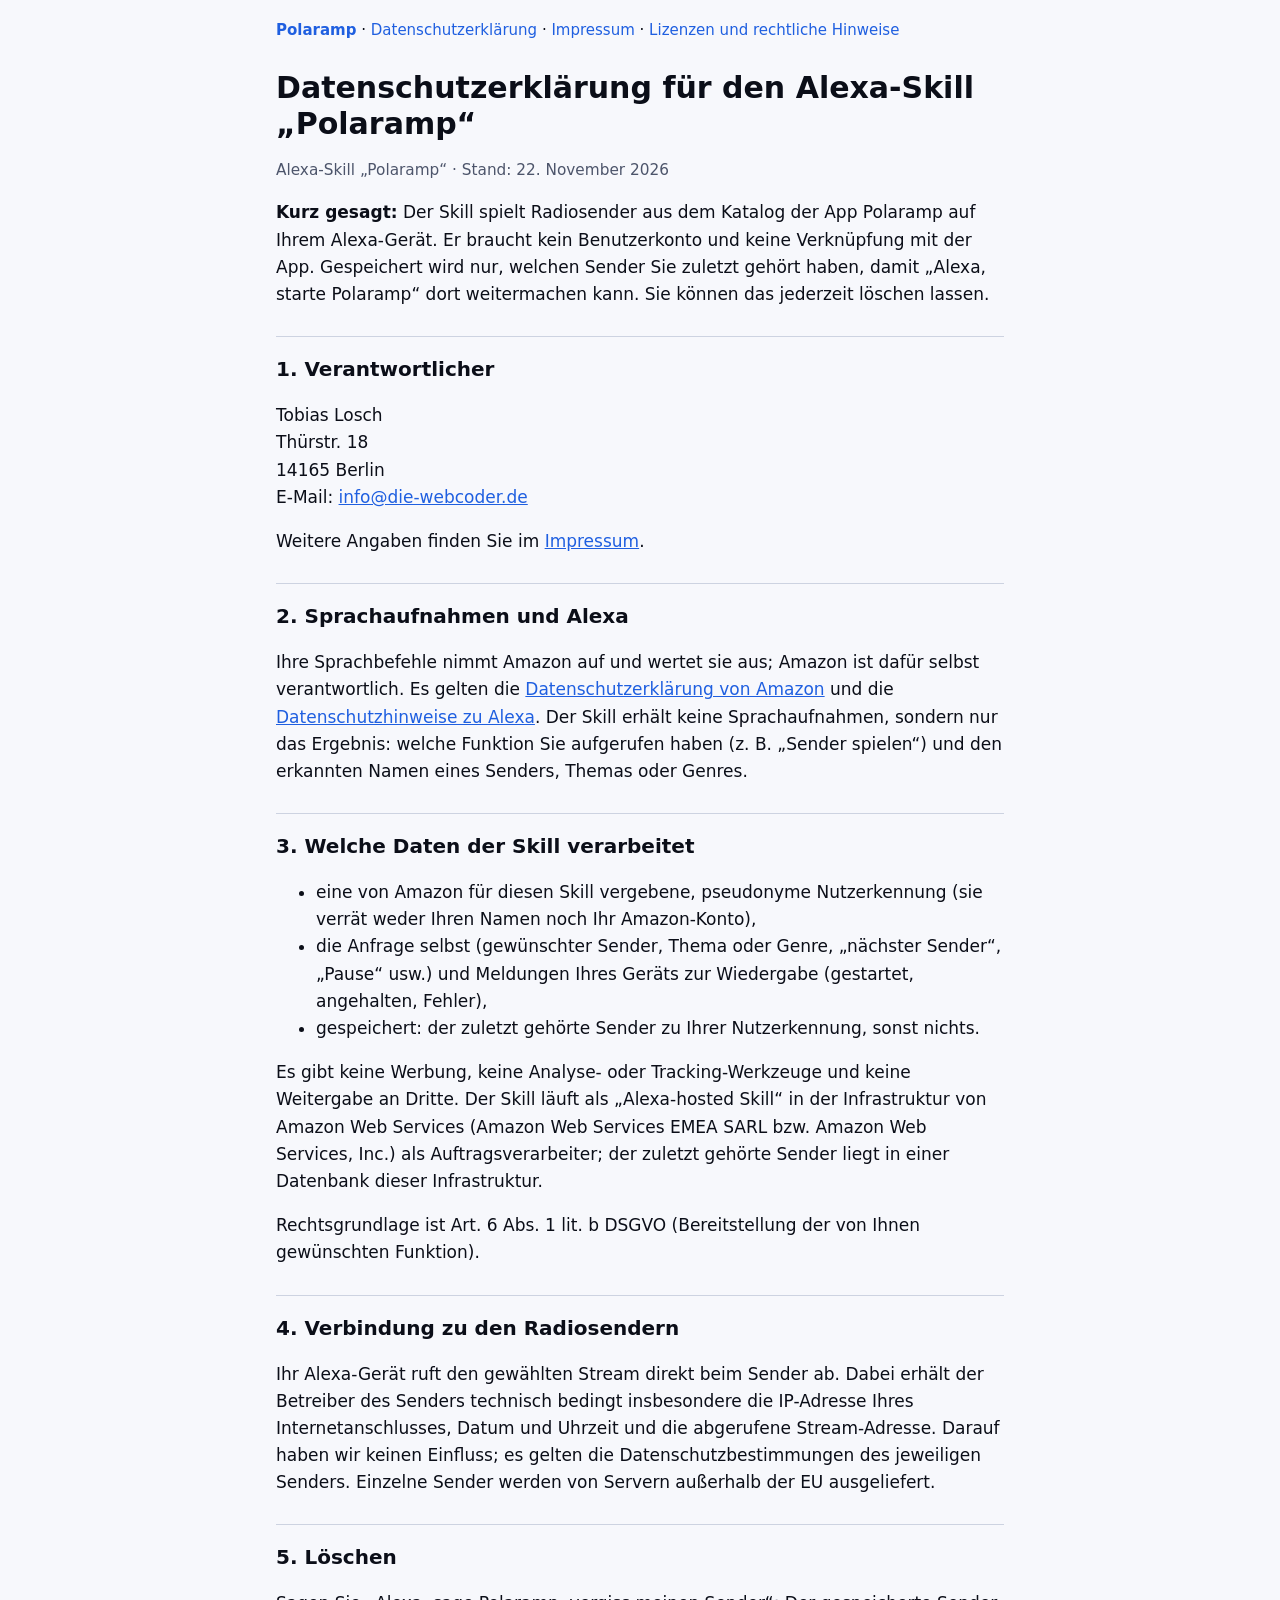
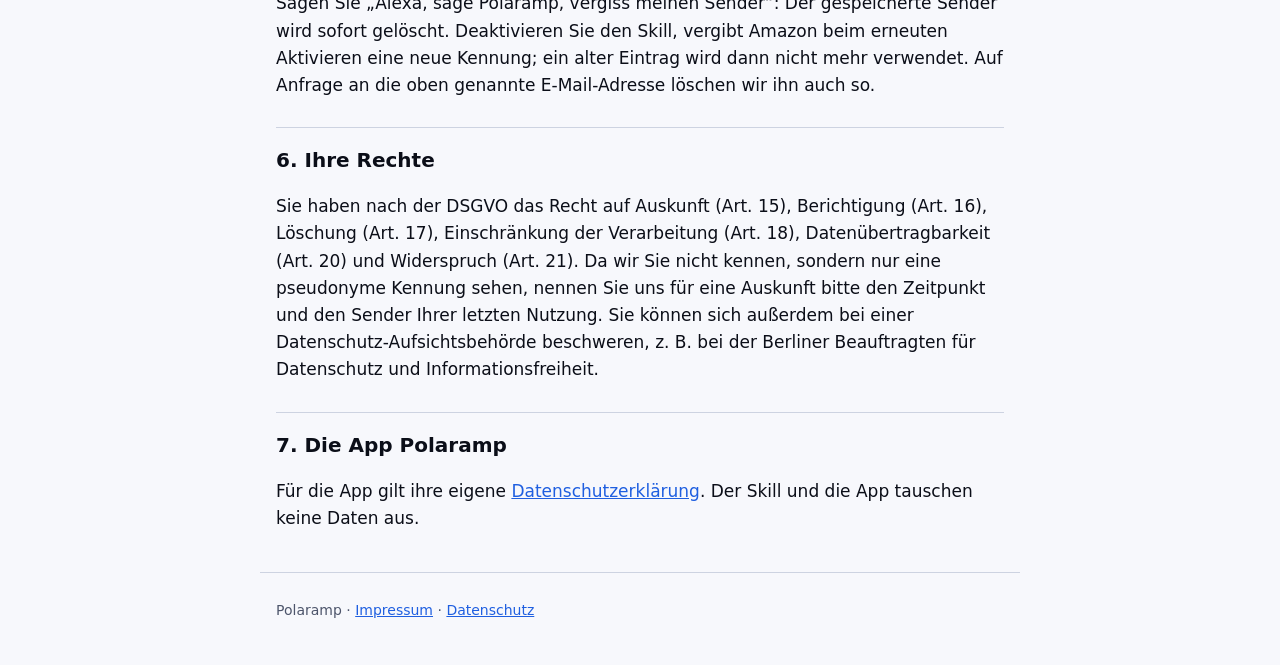
==== alexa-datenschutz.html @ 507696eb "Rechtstexte aktualisiert: Podcasts, Google Cast, Datenschutz Alexa-Skill (App 0.103.0)" ====
<!doctype html>
<html lang="de">
<head>
<meta charset="utf-8">
<meta name="viewport" content="width=device-width, initial-scale=1">
<title>Datenschutzerklärung Alexa-Skill – Polaramp</title>
<meta name="description" content="Datenschutzerklärung Alexa-Skill der App Polaramp">
<link rel="stylesheet" href="style.css">
</head>
<body>
<header><nav><a href="index.html"><b>Polaramp</b></a> · <a href="datenschutz.html">Datenschutzerklärung</a> · <a href="impressum.html">Impressum</a> · <a href="lizenzen.html">Lizenzen und rechtliche Hinweise</a></nav></header>
<main>
<h1>Datenschutzerklärung für den Alexa-Skill „Polaramp“</h1>
<p class="hinweis">Alexa-Skill „Polaramp“ · Stand: 22. November 2026</p>

<p><strong>Kurz gesagt:</strong> Der Skill spielt Radiosender aus dem Katalog der App Polaramp auf Ihrem Alexa-Gerät.
Er braucht kein Benutzerkonto und keine Verknüpfung mit der App. Gespeichert wird nur, welchen Sender Sie zuletzt
gehört haben, damit „Alexa, starte Polaramp“ dort weitermachen kann. Sie können das jederzeit löschen lassen.</p>

<h2>1. Verantwortlicher</h2>
<p>
Tobias Losch<br>
Thürstr. 18<br>
14165 Berlin<br>
E-Mail: <a href="mailto:info@die-webcoder.de">info@die-webcoder.de</a>
</p>
<p>Weitere Angaben finden Sie im <a href="impressum.html">Impressum</a>.</p>

<h2>2. Sprachaufnahmen und Alexa</h2>
<p>Ihre Sprachbefehle nimmt Amazon auf und wertet sie aus; Amazon ist dafür selbst verantwortlich. Es gelten die
<a href="https://www.amazon.de/privacy">Datenschutzerklärung von Amazon</a> und die
<a href="https://www.amazon.de/alexaprivacy">Datenschutzhinweise zu Alexa</a>. Der Skill erhält keine Sprachaufnahmen, sondern nur das Ergebnis:
welche Funktion Sie aufgerufen haben (z. B. „Sender spielen“) und den erkannten Namen eines Senders, Themas oder
Genres.</p>

<h2>3. Welche Daten der Skill verarbeitet</h2>
<ul>
  <li>eine von Amazon für diesen Skill vergebene, pseudonyme Nutzerkennung (sie verrät weder Ihren Namen noch Ihr
      Amazon-Konto),</li>
  <li>die Anfrage selbst (gewünschter Sender, Thema oder Genre, „nächster Sender“, „Pause“ usw.) und Meldungen Ihres
      Geräts zur Wiedergabe (gestartet, angehalten, Fehler),</li>
  <li>gespeichert: der zuletzt gehörte Sender zu Ihrer Nutzerkennung, sonst nichts.</li>
</ul>
<p>Es gibt keine Werbung, keine Analyse- oder Tracking-Werkzeuge und keine Weitergabe an Dritte. Der Skill läuft als
„Alexa-hosted Skill“ in der Infrastruktur von Amazon Web Services (Amazon Web Services EMEA SARL bzw. Amazon Web
Services, Inc.) als Auftragsverarbeiter; der zuletzt gehörte Sender liegt in einer Datenbank dieser Infrastruktur.</p>
<p>Rechtsgrundlage ist Art. 6 Abs. 1 lit. b DSGVO (Bereitstellung der von Ihnen gewünschten Funktion).</p>

<h2>4. Verbindung zu den Radiosendern</h2>
<p>Ihr Alexa-Gerät ruft den gewählten Stream direkt beim Sender ab. Dabei erhält der Betreiber des Senders technisch
bedingt insbesondere die IP-Adresse Ihres Internetanschlusses, Datum und Uhrzeit und die abgerufene Stream-Adresse.
Darauf haben wir keinen Einfluss; es gelten die Datenschutzbestimmungen des jeweiligen Senders. Einzelne Sender werden
von Servern außerhalb der EU ausgeliefert.</p>

<h2>5. Löschen</h2>
<p>Sagen Sie „Alexa, sage Polaramp, vergiss meinen Sender“: Der gespeicherte Sender wird sofort gelöscht. Deaktivieren
Sie den Skill, vergibt Amazon beim erneuten Aktivieren eine neue Kennung; ein alter Eintrag wird dann nicht mehr
verwendet. Auf Anfrage an die oben genannte E-Mail-Adresse löschen wir ihn auch so.</p>

<h2>6. Ihre Rechte</h2>
<p>Sie haben nach der DSGVO das Recht auf Auskunft (Art. 15), Berichtigung (Art. 16), Löschung (Art. 17),
Einschränkung der Verarbeitung (Art. 18), Datenübertragbarkeit (Art. 20) und Widerspruch (Art. 21). Da wir Sie nicht
kennen, sondern nur eine pseudonyme Kennung sehen, nennen Sie uns für eine Auskunft bitte den Zeitpunkt und den Sender
Ihrer letzten Nutzung. Sie können sich außerdem bei einer Datenschutz-Aufsichtsbehörde beschweren, z. B. bei der
Berliner Beauftragten für Datenschutz und Informationsfreiheit.</p>

<h2>7. Die App Polaramp</h2>
<p>Für die App gilt ihre eigene <a href="datenschutz.html">Datenschutzerklärung</a>. Der Skill und die App tauschen
keine Daten aus.</p>
</main>
<footer><p>Polaramp · <a href="impressum.html">Impressum</a> · <a href="datenschutz.html">Datenschutz</a></p></footer>
</body>
</html>
---- style.css ----
:root{--bg:#05060A;--ink:#F3F4FA;--muted:#A6ABC4;--line:#2A3048;--accent:#6FA3FF}
@media (prefers-color-scheme:light){:root{--bg:#F7F8FC;--ink:#0B0E18;--muted:#4D556B;--line:#CDD3E1;--accent:#1F5FE0}}
*{box-sizing:border-box}
body{margin:0;background:var(--bg);color:var(--ink);font:17px/1.6 system-ui,-apple-system,"Segoe UI",Roboto,sans-serif}
header,main,footer{max-width:760px;margin:0 auto;padding:0 16px}
header{padding-top:18px;font-size:15px}
header a{text-decoration:none}
a{color:var(--accent)}
h1{font-size:30px;line-height:1.2;margin:28px 0 16px}
h2{font-size:20px;margin:28px 0 8px;padding-top:16px;border-top:1px solid var(--line)}
table{border-collapse:collapse;width:100%;font-size:.95em}
th,td{text-align:left;vertical-align:top;padding:6px 8px;border-bottom:1px solid var(--line)}
.hinweis{color:var(--muted);font-size:.9em}
footer{border-top:1px solid var(--line);margin-top:40px;padding-top:12px;padding-bottom:30px;color:var(--muted);font-size:14px}
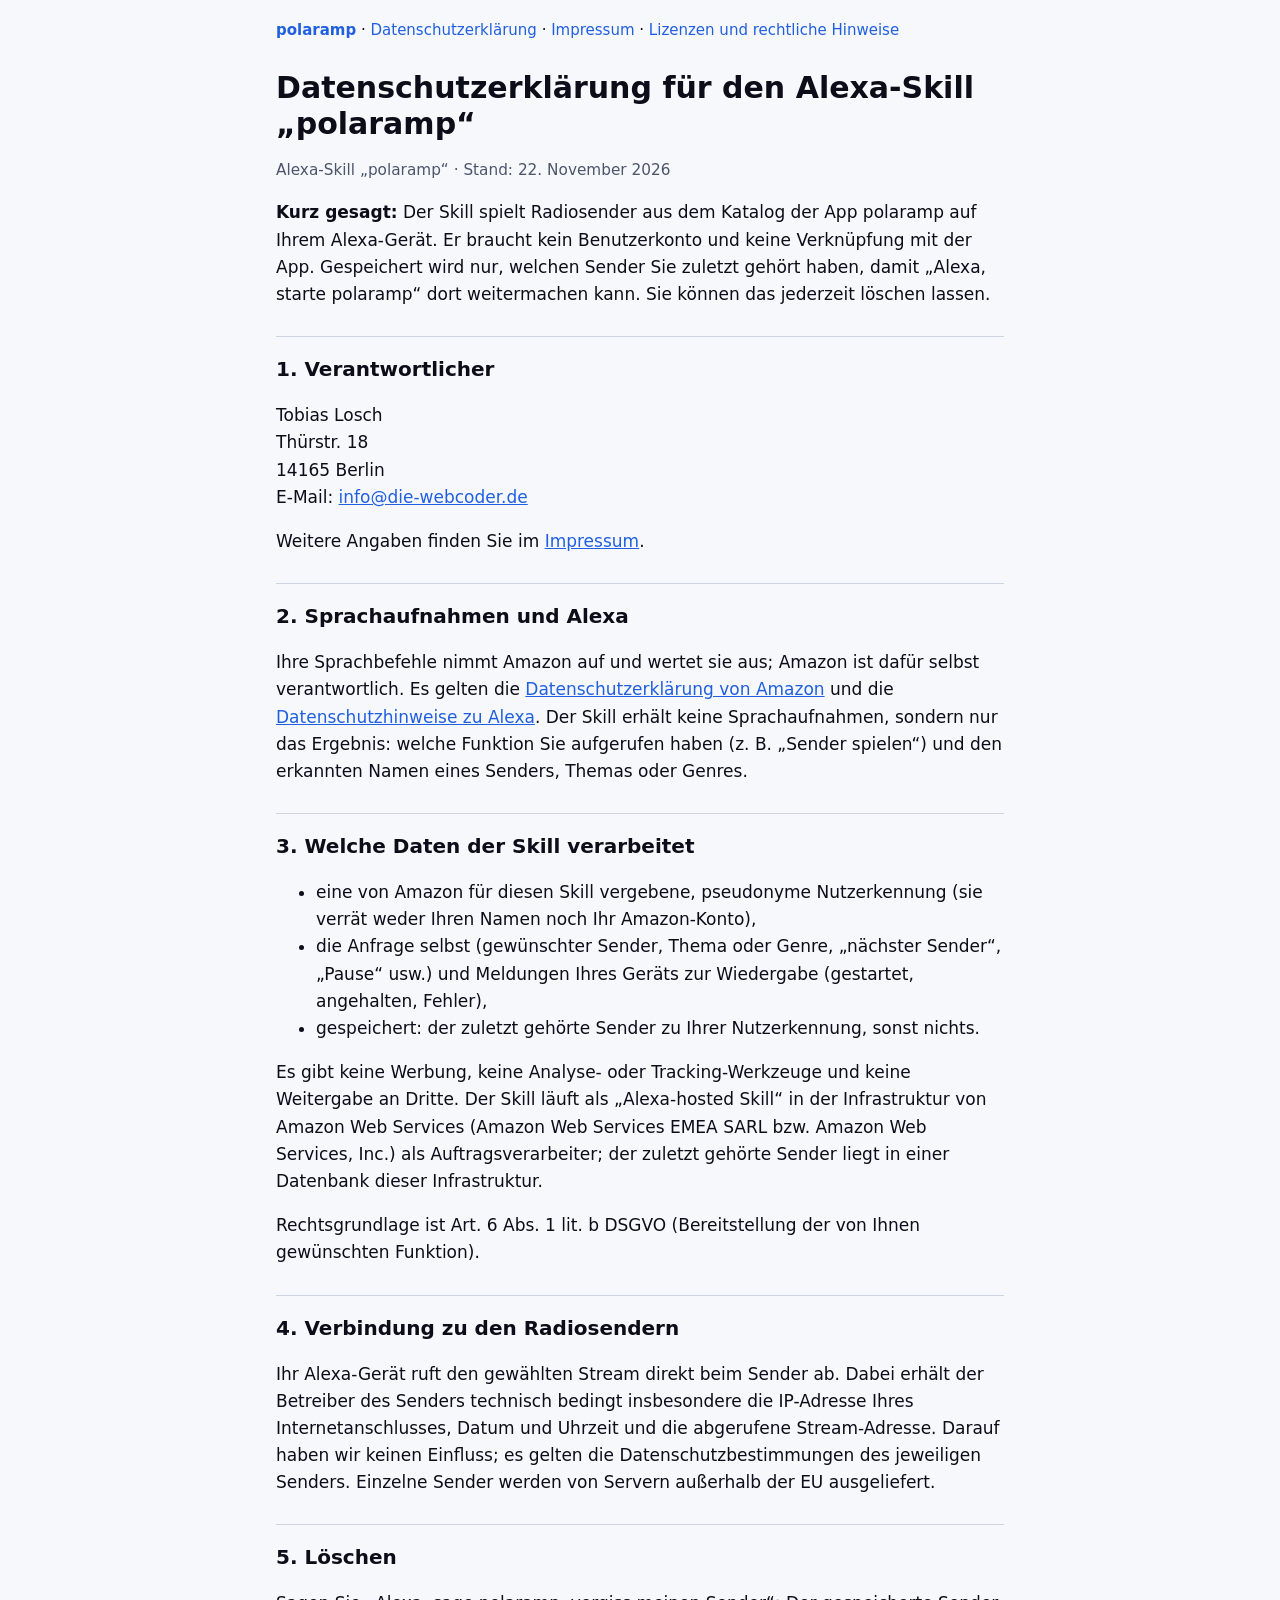
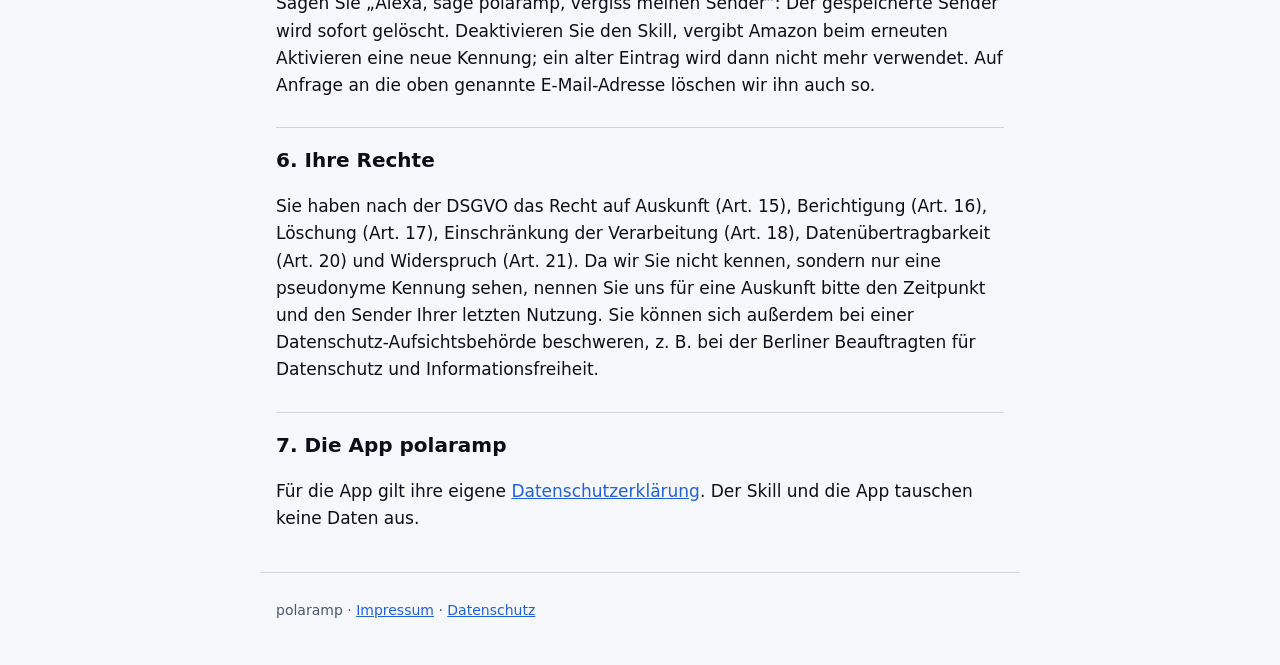
==== commit b6cf0a58: "Rechtstexte aktualisiert: polaramp klein geschrieben (App 0.107.0) Co-Authored-By: Claude Opus 5.5 <" ====
--- a/alexa-datenschutz.html
+++ b/alexa-datenschutz.html
@@ -3,19 +3,19 @@
 <head>
 <meta charset="utf-8">
 <meta name="viewport" content="width=device-width, initial-scale=1">
-<title>Datenschutzerklärung Alexa-Skill – Polaramp</title>
-<meta name="description" content="Datenschutzerklärung Alexa-Skill der App Polaramp">
+<title>Datenschutzerklärung Alexa-Skill – polaramp</title>
+<meta name="description" content="Datenschutzerklärung Alexa-Skill der App polaramp">
 <link rel="stylesheet" href="style.css">
 </head>
 <body>
-<header><nav><a href="index.html"><b>Polaramp</b></a> · <a href="datenschutz.html">Datenschutzerklärung</a> · <a href="impressum.html">Impressum</a> · <a href="lizenzen.html">Lizenzen und rechtliche Hinweise</a></nav></header>
+<header><nav><a href="index.html"><b>polaramp</b></a> · <a href="datenschutz.html">Datenschutzerklärung</a> · <a href="impressum.html">Impressum</a> · <a href="lizenzen.html">Lizenzen und rechtliche Hinweise</a></nav></header>
 <main>
-<h1>Datenschutzerklärung für den Alexa-Skill „Polaramp“</h1>
-<p class="hinweis">Alexa-Skill „Polaramp“ · Stand: 22. November 2026</p>
+<h1>Datenschutzerklärung für den Alexa-Skill „polaramp“</h1>
+<p class="hinweis">Alexa-Skill „polaramp“ · Stand: 22. November 2026</p>
 
-<p><strong>Kurz gesagt:</strong> Der Skill spielt Radiosender aus dem Katalog der App Polaramp auf Ihrem Alexa-Gerät.
+<p><strong>Kurz gesagt:</strong> Der Skill spielt Radiosender aus dem Katalog der App polaramp auf Ihrem Alexa-Gerät.
 Er braucht kein Benutzerkonto und keine Verknüpfung mit der App. Gespeichert wird nur, welchen Sender Sie zuletzt
-gehört haben, damit „Alexa, starte Polaramp“ dort weitermachen kann. Sie können das jederzeit löschen lassen.</p>
+gehört haben, damit „Alexa, starte polaramp“ dort weitermachen kann. Sie können das jederzeit löschen lassen.</p>
 
 <h2>1. Verantwortlicher</h2>
 <p>
@@ -53,7 +53,7 @@
 von Servern außerhalb der EU ausgeliefert.</p>
 
 <h2>5. Löschen</h2>
-<p>Sagen Sie „Alexa, sage Polaramp, vergiss meinen Sender“: Der gespeicherte Sender wird sofort gelöscht. Deaktivieren
+<p>Sagen Sie „Alexa, sage polaramp, vergiss meinen Sender“: Der gespeicherte Sender wird sofort gelöscht. Deaktivieren
 Sie den Skill, vergibt Amazon beim erneuten Aktivieren eine neue Kennung; ein alter Eintrag wird dann nicht mehr
 verwendet. Auf Anfrage an die oben genannte E-Mail-Adresse löschen wir ihn auch so.</p>
 
@@ -64,10 +64,10 @@
 Ihrer letzten Nutzung. Sie können sich außerdem bei einer Datenschutz-Aufsichtsbehörde beschweren, z. B. bei der
 Berliner Beauftragten für Datenschutz und Informationsfreiheit.</p>
 
-<h2>7. Die App Polaramp</h2>
+<h2>7. Die App polaramp</h2>
 <p>Für die App gilt ihre eigene <a href="datenschutz.html">Datenschutzerklärung</a>. Der Skill und die App tauschen
 keine Daten aus.</p>
 </main>
-<footer><p>Polaramp · <a href="impressum.html">Impressum</a> · <a href="datenschutz.html">Datenschutz</a></p></footer>
+<footer><p>polaramp · <a href="impressum.html">Impressum</a> · <a href="datenschutz.html">Datenschutz</a></p></footer>
 </body>
 </html>
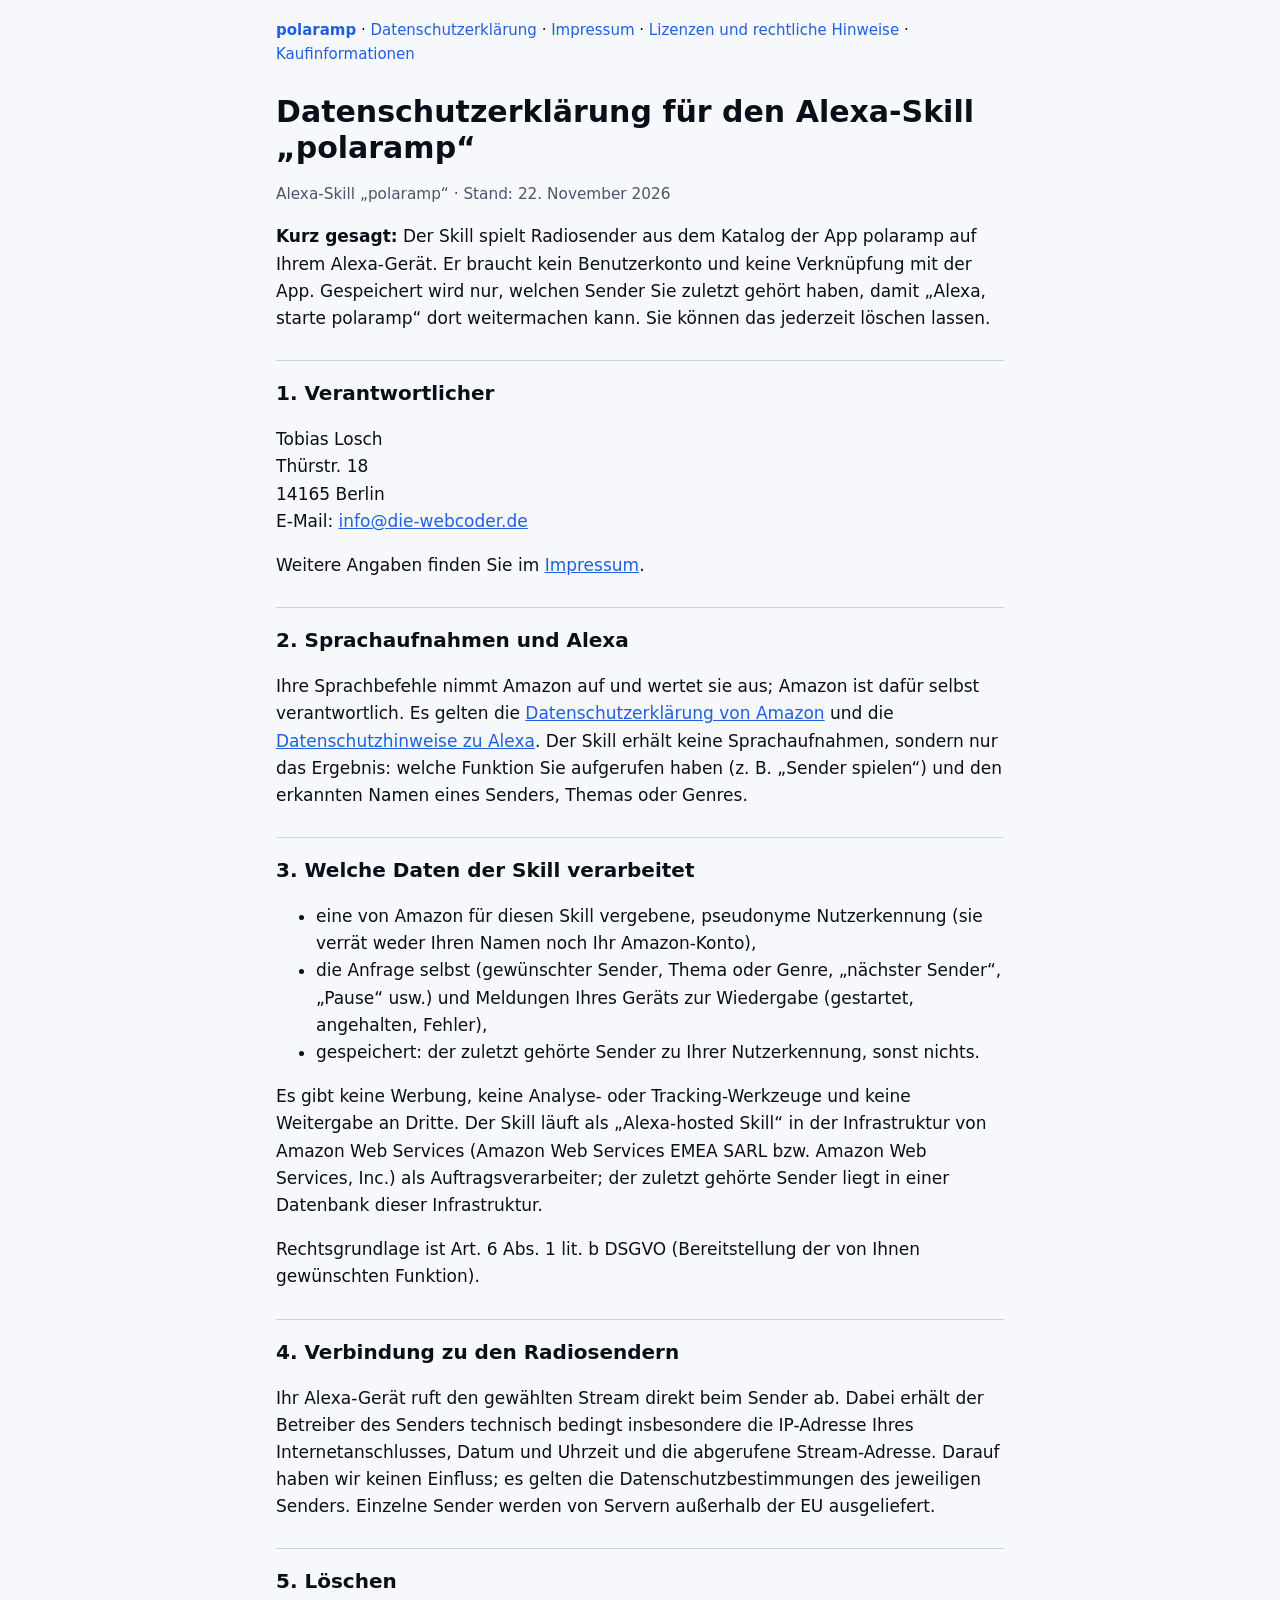
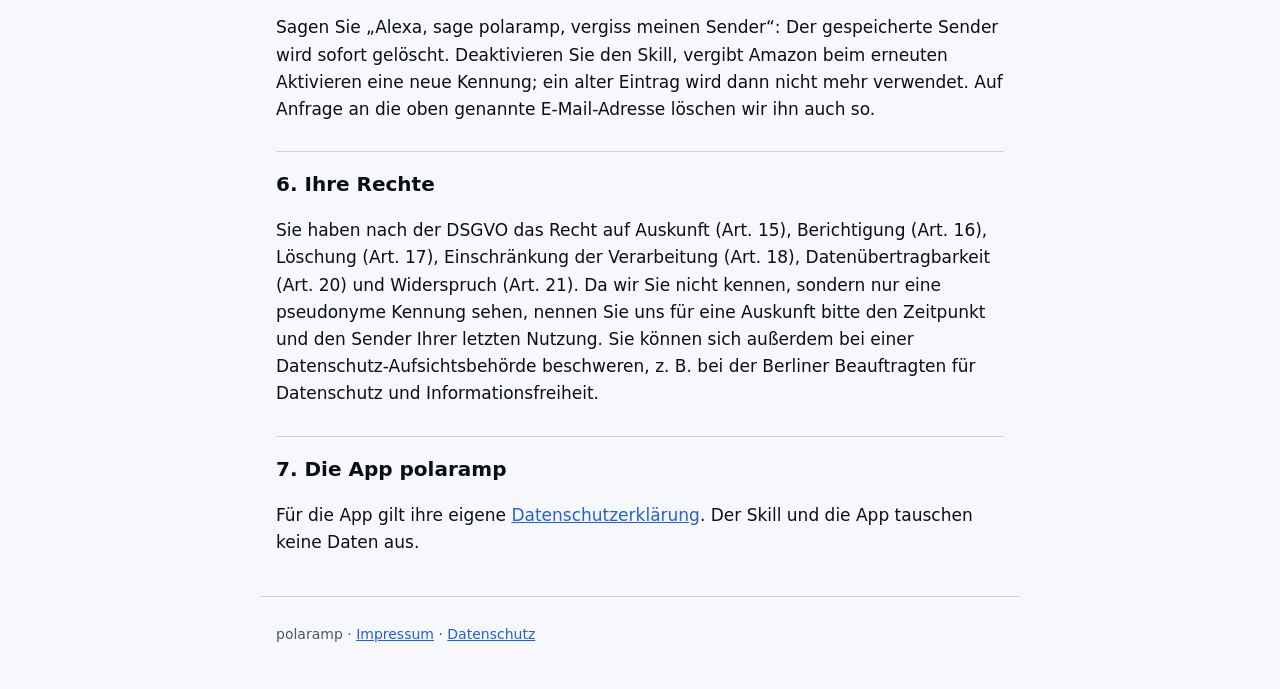
==== commit cf7afd07: "Rechtstexte aktualisiert: Kaufinformationen zu polaramp Pro neu, Datenschutz 7c mit gekaufter Ausgab" ====
--- a/alexa-datenschutz.html
+++ b/alexa-datenschutz.html
@@ -8,7 +8,7 @@
 <link rel="stylesheet" href="style.css">
 </head>
 <body>
-<header><nav><a href="index.html"><b>polaramp</b></a> · <a href="datenschutz.html">Datenschutzerklärung</a> · <a href="impressum.html">Impressum</a> · <a href="lizenzen.html">Lizenzen und rechtliche Hinweise</a></nav></header>
+<header><nav><a href="index.html"><b>polaramp</b></a> · <a href="datenschutz.html">Datenschutzerklärung</a> · <a href="impressum.html">Impressum</a> · <a href="lizenzen.html">Lizenzen und rechtliche Hinweise</a> · <a href="pro.html">Kaufinformationen</a></nav></header>
 <main>
 <h1>Datenschutzerklärung für den Alexa-Skill „polaramp“</h1>
 <p class="hinweis">Alexa-Skill „polaramp“ · Stand: 22. November 2026</p>
